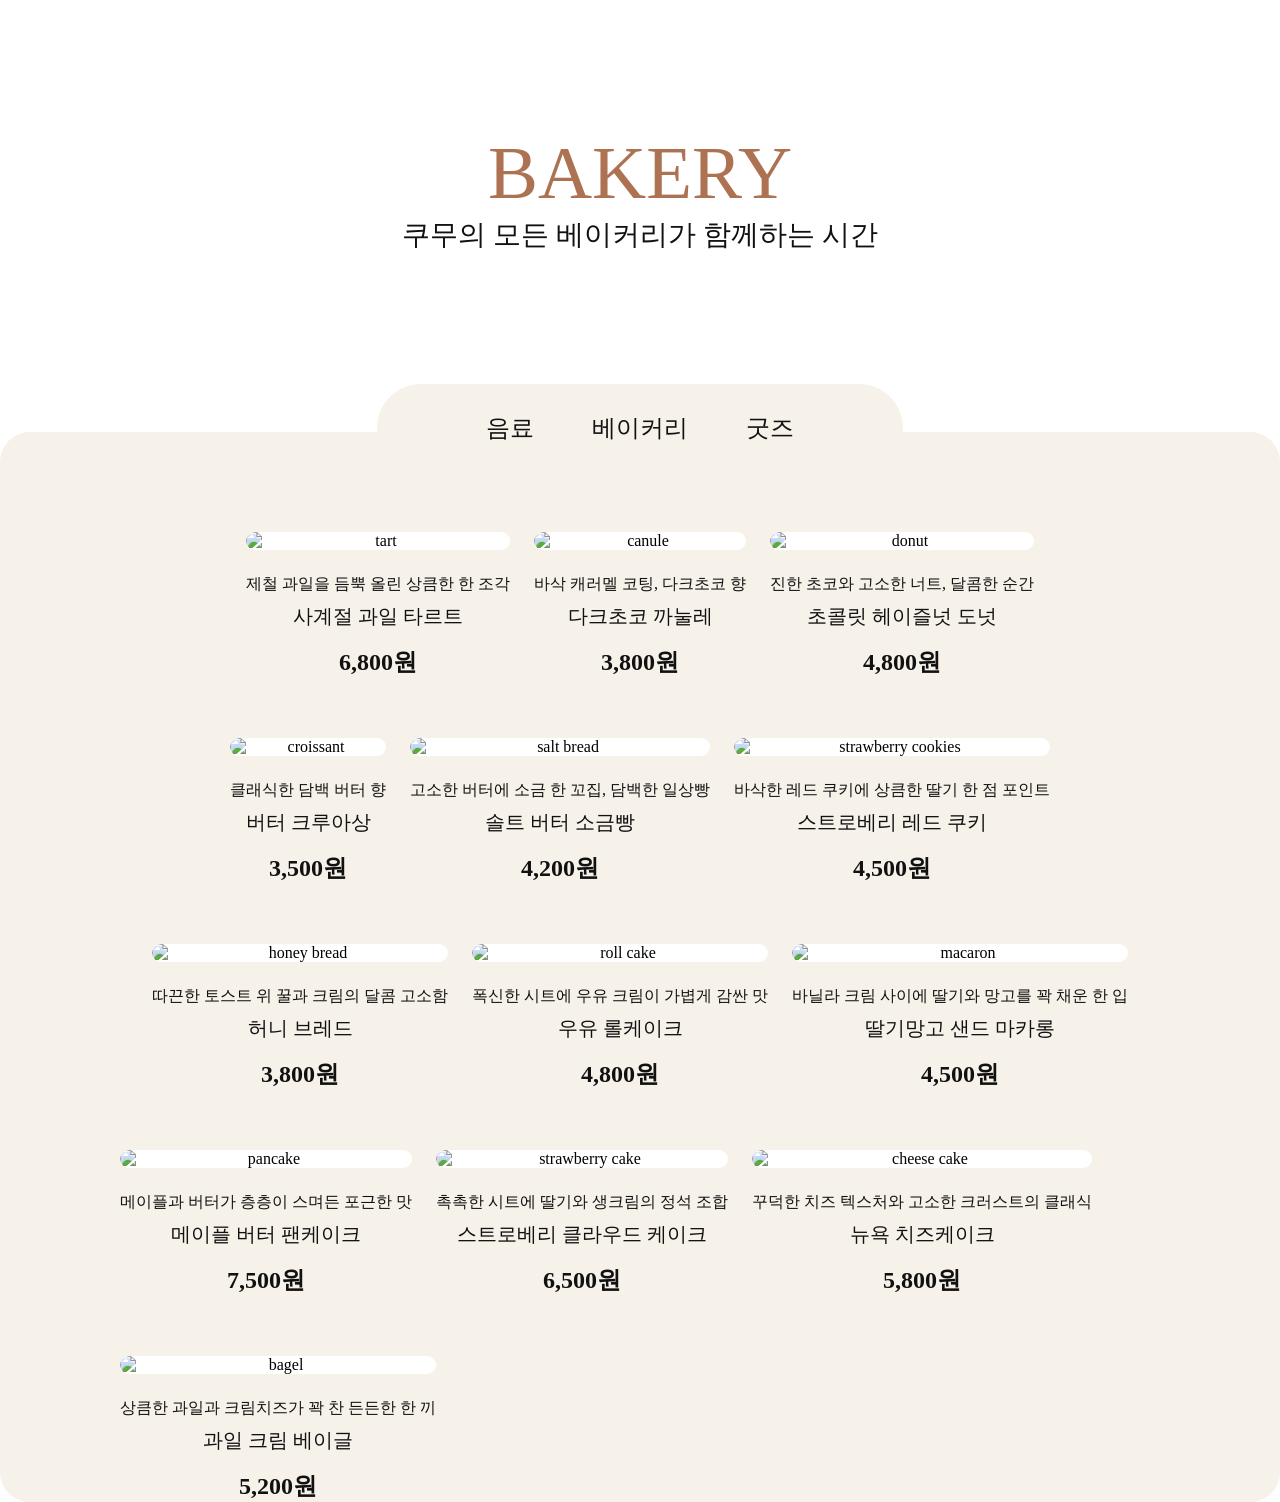
==== index.html @ 9e57d644 "m" ====
<!DOCTYPE html>
<html lang="en">
<head>
    <meta charset="UTF-8">
    <meta name="viewport" content="width=device-width, initial-scale=1.0">
    <title>쿠무</title>
    <link rel="stylesheet" href="./style.css">
</head>
<body>
    <section class="sub_page_bakery">
        <!-- 상단 타이틀 -->
        <div class="sub_page_header">
            <h1 class="sub_page_title">BAKERY</h1>
            <p class="sub_page_desc">쿠무의 모든 베이커리가 함께하는 시간</p>
        </div>
        <!-- 탭메뉴 -->
        <div class="tab_menu">
            <ul class="tab_btn">
                <li class="tab_list-1"><a href="#">음료</a></li>
                <li class="tab_list-2"><a href="#">베이커리</a></li>
                <li class="tab_list-3"><a href="#">굿즈</a></li>
            </ul>
        </div>
        <!-- 베이커리 메뉴 -->
        <div class="product_container">
            <div class="product_box">
                <div class="product_card_row-1">
                    <!-- 제품카드1 -->
                    <div class="product_card">
                        <div class="product_img_wrap">
                            <img src="./img/타르트(호버 전).svg" alt="tart">
                            <img src="./img/타르트(호버 후).svg" alt="tart_hover">
                        </div>
                            <p class="product_desc">제철 과일을 듬뿍 올린 상큼한 한 조각</p>
                            <h2 class="product_name">사계절 과일 타르트</h2>
                            <p class="product_price">6,800원</p>
                    </div>
                    <!-- 제품카드2 -->
                     <div class="product_card">
                        <div class="product_img_wrap">
                            <img src="./img/까눌레(호버 전).svg" alt="canule">
                            <img src="./img/까눌레(호버 후).svg" alt="canule_hover">
                        </div>
                            <p class="product_desc">바삭 캐러멜 코팅, 다크초코 향</p>
                            <h2 class="product_name">다크초코 까눌레</h2>
                            <p class="product_price">3,800원</p>
                     </div>
                     <!-- 제품카드3 -->
                      <div class="product_card">
                        <div class="product_img_wrap">
                            <img src="./img/도넛(호버 전).svg" alt="donut">
                            <img src="./img/도넛(호버 후).svg" alt="donut_hover">
                        </div>
                            <p class="product_desc">진한 초코와 고소한 너트, 달콤한 순간</p>
                            <h2 class="product_name">초콜릿 헤이즐넛 도넛</h2>
                            <p class="product_price">4,800원</p>
                     </div>
                </div>
                <div class="product_card_row-2">
                    <!-- 제품카드4 -->
                     <div class="product_card">
                        <div class="product_img_wrap">
                            <img src="./img/크루아상(호버 전).svg" alt="croissant">
                            <img src="./img/크루아상(호버 후).svg" alt="croissant_hover">
                        </div>
                            <p class="product_desc">클래식한 담백 버터 향</p>
                            <h2 class="product_name">버터 크루아상</h2>
                            <p class="product_price">3,500원</p>
                     </div>
                     <!-- 제품카드5 -->
                      <div class="product_card">
                        <div class="product_img_wrap">
                            <img src="./img/소금빵(호버 전).svg" alt="salt bread">
                            <img src="./img/소금빵(호버 후).svg" alt="salt bread_hover">
                        </div>
                            <p class="product_desc">고소한 버터에 소금 한 꼬집, 담백한 일상빵</p>
                            <h2 class="product_name">솔트 버터 소금빵</h2>
                            <p class="product_price">4,200원</p>
                      </div>
                      <!-- 제품카드6 -->
                       <div class="product_card">
                        <div class="product_img_wrap">
                            <img src="./img/쿠키(호버 전).svg" alt="strawberry cookies">
                            <img src="./img/쿠키(호버 후).svg" alt="strawberry cookies_hover">
                        </div>
                            <p class="product_desc">바삭한 레드 쿠키에 상큼한 딸기 한 점 포인트</p>
                            <h2 class="product_name">스트로베리 레드 쿠키</h2>
                            <p class="product_price">4,500원</p>
                       </div>
                </div>
                <div class="product_card_row-3">
                    <!-- 제품카드7 -->
                     <div class="product_card">
                        <div class="product_img_wrap">
                            <img src="./img/허니 브레드(호버 전).svg" alt="honey bread">
                            <img src="./img/허니브레드(호버 후).svg" alt="honey bread_hover">
                        </div>
                            <p class="product_desc">따끈한 토스트 위 꿀과 크림의 달콤 고소함</p>
                            <h2 class="product_name">허니 브레드</h2>
                            <p class="product_price">3,800원</p>
                     </div>
                     <!-- 제품카드8 -->
                      <div class="product_card">
                        <div class="product_img_wrap">
                            <img src="./img/롤케이크(호버 전).svg" alt="roll cake">
                            <img src="./img/롤케이크(호버 후).svg" alt="roll cake_hover">
                        </div>
                            <p class="product_desc">폭신한 시트에 우유 크림이 가볍게 감싼 맛</p>
                            <h2 class="product_name">우유 롤케이크</h2>
                            <p class="product_price">4,800원</p>
                      </div>
                      <!-- 제품카드9 -->
                       <div class="product_card">
                        <div class="product_img_wrap">
                            <img src="./img/마카롱(호버 전).svg" alt="macaron">
                            <img src="./img/마카롱(호버 후).svg" alt="macaron_hover">
                        </div>
                            <p class="product_desc">바닐라 크림 사이에 딸기와 망고를 꽉 채운 한 입</p>
                            <h2 class="product_name">딸기망고 샌드 마카롱</h2>
                            <p class="product_price">4,500원</p>
                       </div>
                </div>
                <div class="product_card_row-4">
                    <!-- 제품카드10 -->
                     <div class="product_card">
                        <div class="product_img_wrap">
                            <img src="./img/팬케이크(호버 전).svg" alt="pancake">
                            <img src="./img/팬케이크(호버 후).svg" alt="pancake_hover">
                        </div>
                            <p class="product_desc">메이플과 버터가 층층이 스며든 포근한 맛</p>
                            <h2 class="product_name">메이플 버터 팬케이크</h2>
                            <p class="product_price">7,500원</p>
                     </div>
                     <!-- 제품카드11 -->
                      <div class="product_card">
                        <div class="product_img_wrap">
                            <img src="./img/딸기 케이크(호버 전).svg" alt="strawberry cake">
                            <img src="./img/딸기 케이크(호버 후).svg" alt="strawberry cake_hover">
                        </div>
                            <p class="product_desc">촉촉한 시트에 딸기와 생크림의 정석 조합</p>
                            <h2 class="product_name">스트로베리 클라우드 케이크</h2>
                            <p class="product_price">6,500원</p>
                      </div>
                      <!-- 제품카드12 -->
                       <div class="product_card">
                        <div class="product_img_wrap">
                            <img src="./img/치즈 케이크(호버 전).svg" alt="cheese cake">
                            <img src="./img/치즈 케이크(호버 후).svg" alt="cheese cake_hover">
                        </div>
                            <p class="product_desc">꾸덕한 치즈 텍스처와 고소한 크러스트의 클래식</p>
                            <h2 class="product_name">뉴욕 치즈케이크</h2>
                            <p class="product_price">5,800원</p>
                       </div>
                </div>
                <div class="product_card_row-4">
                    <!-- 제품카드13 -->
                     <div class="product_card">
                        <div class="product_img_wrap">
                            <img src="./img/베이글(호버 전).svg" alt="bagel">
                            <img src="./img/베이글(호버 후).svg" alt="bagel_hover">
                        </div>
                            <p class="product_desc">상큼한 과일과 크림치즈가 꽉 찬 든든한 한 끼</p>
                            <h2 class="product_name">과일 크림 베이글</h2>
                            <p class="product_price">5,200원</p>
                     </div>
                </div>
            </div>
        </div>
    </section>
</body>
</html>
---- style.css ----
@font-face {
    font-family: 'YeogiOttaeJalnan';
    src: url('https://cdn.jsdelivr.net/gh/projectnoonnu/noonfonts_four@1.2/JalnanOTF00.woff') format('woff');
    font-weight: normal;
    font-display: swap;
}

@font-face {
    font-family: 'Pretendard';
    src: url('https://cdn.jsdelivr.net/gh/projectnoonnu/pretendard@1.0/Pretendard-Regular.woff2') format('woff2');
    font-weight: 400;
    font-display: swap;
}

@font-face {
    font-family: 'Pretendard';
    src: url('https://cdn.jsdelivr.net/gh/projectnoonnu/pretendard@1.0/Pretendard-Medium.woff2') format('woff2');
    font-weight: 500;
    font-display: swap;
}

@font-face {
    font-family: 'Pretendard';
    src: url('https://cdn.jsdelivr.net/gh/projectnoonnu/pretendard@1.0/Pretendard-SemiBold.woff2') format('woff2');
    font-weight: 600;
    font-display: swap;
}

/* 노말라이즈 */
body, ul, li, h1, h2, h3, h4, h5, h6, p {
    margin: 0;
    padding: 0;
    list-style: none;
}

a {
    color: inherit;
    text-decoration: none;
}

.body {
    background-color: #FDFAF7;
}

.sub_page_bakery {
    position: relative;
}

/* 상단 타이틀 */
.sub_page_header {
    display: flex;
    flex-direction: column;
    align-items: center;
    justify-content: center;
    padding-top: 130px;
    padding-bottom: 130px;
}

.sub_page_title {
    color: #AD7252;
    font-size: 75px;
    font-weight: 400;
    font-family: 'YeogiOttaeJalnan';
}

.sub_page_desc {
    color: #111111;
    font-size: 28px;
    font-weight: 500;
    font-family: 'Pretendard';
}

/* 탭메뉴 */
.tab_menu {
    background-color: #F6F1E9;
    padding: 20px 80px 20px 80px;
    border-radius: 70px;
    width: fit-content;
    max-width: 100%;
    margin: 0 auto;
    position: relative;
    z-index: 10;
}

.tab_btn {
    display: flex;
    align-items: center;
    justify-content: center;
}

.tab_list-1, .tab_list-2, .tab_list-3 {
    color: #111111;
    font-size: 24px;
    font-weight: 500;
    font-family: 'Pretendard';
    padding: 8px 29px 8px 29px;
}

/* 베이커리 메뉴 */
.product_container {
    background-color: #F6F1E9;
    border-radius: 30px;
    padding: 100px 120px 0px 120px;
    margin-top: -40px;
}

.product_box {
    display: flex;
    flex-direction: column;
    gap: 60px;
}

/* 제품카드 */
.product_card_row-1, .product_card_row-2, .product_card_row-3 {
    display: flex;
    align-items: center;
    justify-content: center;
    gap: 24px;
}

.product_card_row-4 {
    display: flex;
    align-items: center;
    justify-content: flex-start;
    gap: 24px;
}

.product_card {
    text-align: center;
}

.product_card img {
    max-width: 100%;
}

.product_img_wrap {
    background-color: #FFFFFF;
    border-radius: 40px;
    position: relative;
    overflow: hidden;
}

.product_img_wrap img {
    display: block;
    width: 100%;
    height: auto;
    border-radius: 24px;
    transition: opacity 0.3s ease, transform 0.5s ease;
}

.product_img_wrap img:nth-child(2) {
    position: absolute;
    inset: 0; /* top:0; right:0; bottom:0; left:0; */
    opacity: 0;
}

.product_desc {
    color: #111111;
    font-size: 16px;
    font-weight: 400;
    padding-top: 24px;
    font-family: 'Pretendard';
}

.product_name {
    color: #111111;
    font-size: 20px;
    font-weight: 500;
    padding-top: 8px;
    font-family: 'Pretendard';
}

.product_price {
    color: #111111;
    font-size: 24px;
    font-weight: 600;
    padding-top: 16px;
    font-family: 'Pretendard';
}

/* 제품카드 hover */
.product_card:hover .product_img_wrap img:nth-child(1) {
    opacity: 0;
    transform: scale(1);
}

.product_card:hover .product_img_wrap img:nth-child(2) {
    opacity: 1;
    transform: scale(1.05); /* hover 이미지 커지는 크기 */
}
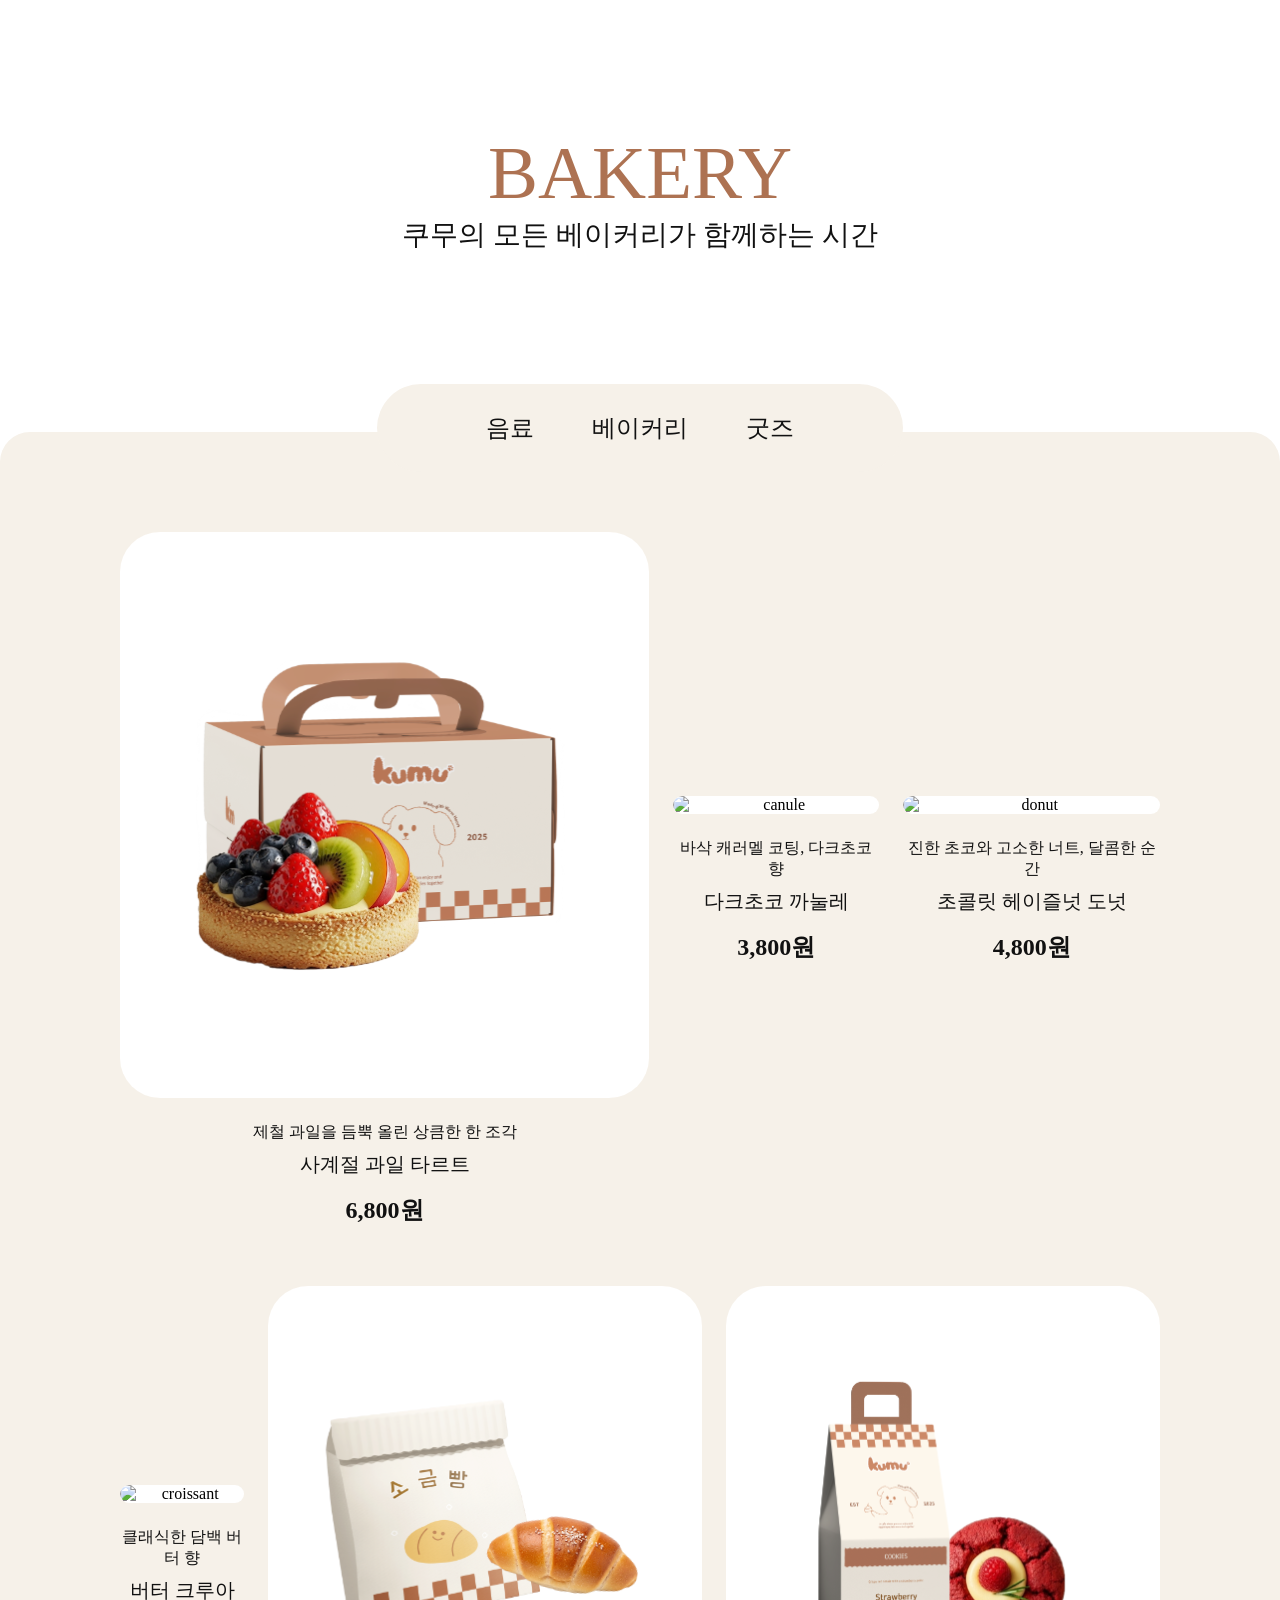
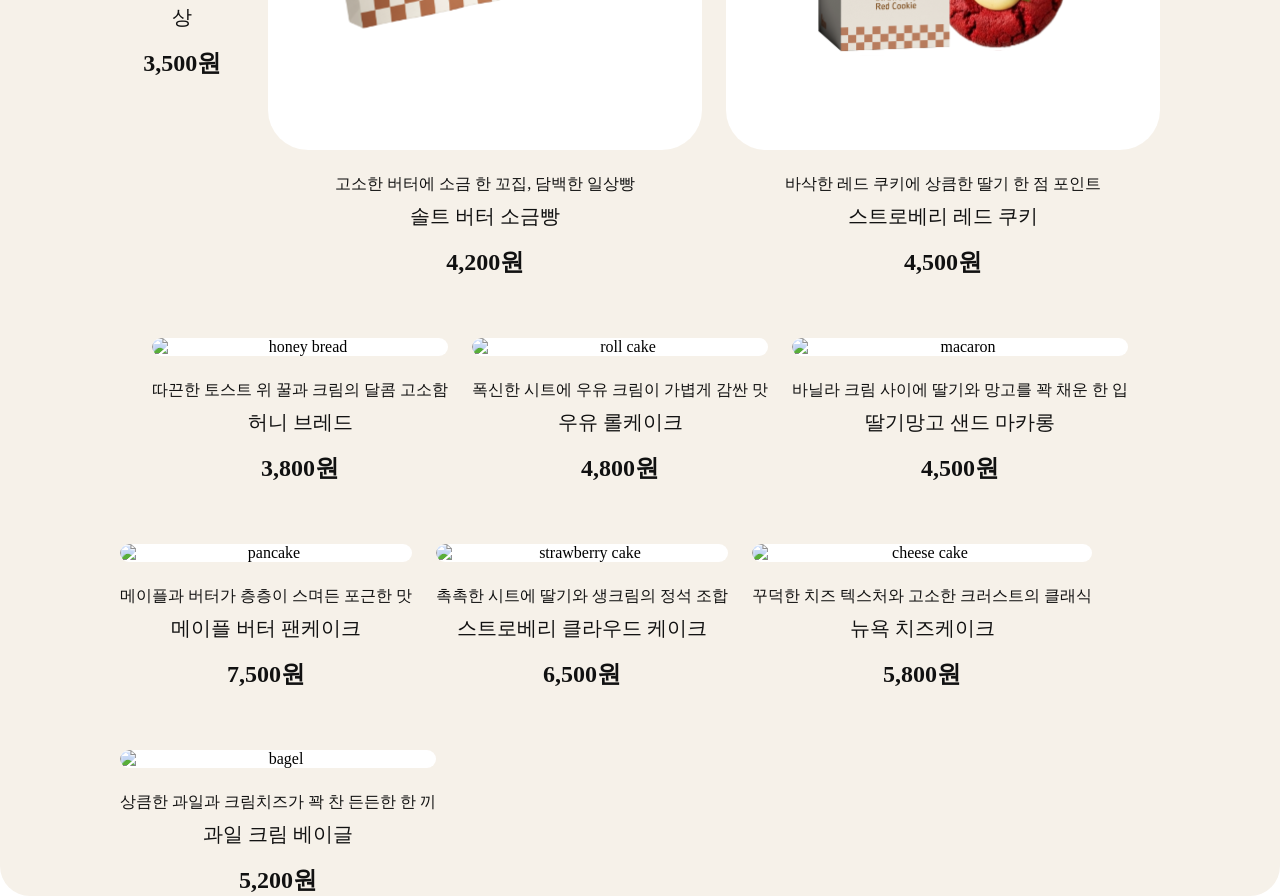
==== commit 9e084cab: "Merge pull request #1 from needitem/main 2" ====
--- a/index.html
+++ b/index.html
@@ -5,6 +5,8 @@
     <meta name="viewport" content="width=device-width, initial-scale=1.0">
     <title>쿠무</title>
     <link rel="stylesheet" href="./style.css">
+    <script src="https://code.jquery.com/jquery-3.7.1.min.js"></script>
+    <script src="./script.js" defer></script>
 </head>
 <body>
     <section class="sub_page_bakery">
@@ -22,150 +24,9 @@
             </ul>
         </div>
         <!-- 베이커리 메뉴 -->
-        <div class="product_container">
-            <div class="product_box">
-                <div class="product_card_row-1">
-                    <!-- 제품카드1 -->
-                    <div class="product_card">
-                        <div class="product_img_wrap">
-                            <img src="./img/타르트(호버 전).svg" alt="tart">
-                            <img src="./img/타르트(호버 후).svg" alt="tart_hover">
-                        </div>
-                            <p class="product_desc">제철 과일을 듬뿍 올린 상큼한 한 조각</p>
-                            <h2 class="product_name">사계절 과일 타르트</h2>
-                            <p class="product_price">6,800원</p>
-                    </div>
-                    <!-- 제품카드2 -->
-                     <div class="product_card">
-                        <div class="product_img_wrap">
-                            <img src="./img/까눌레(호버 전).svg" alt="canule">
-                            <img src="./img/까눌레(호버 후).svg" alt="canule_hover">
-                        </div>
-                            <p class="product_desc">바삭 캐러멜 코팅, 다크초코 향</p>
-                            <h2 class="product_name">다크초코 까눌레</h2>
-                            <p class="product_price">3,800원</p>
-                     </div>
-                     <!-- 제품카드3 -->
-                      <div class="product_card">
-                        <div class="product_img_wrap">
-                            <img src="./img/도넛(호버 전).svg" alt="donut">
-                            <img src="./img/도넛(호버 후).svg" alt="donut_hover">
-                        </div>
-                            <p class="product_desc">진한 초코와 고소한 너트, 달콤한 순간</p>
-                            <h2 class="product_name">초콜릿 헤이즐넛 도넛</h2>
-                            <p class="product_price">4,800원</p>
-                     </div>
-                </div>
-                <div class="product_card_row-2">
-                    <!-- 제품카드4 -->
-                     <div class="product_card">
-                        <div class="product_img_wrap">
-                            <img src="./img/크루아상(호버 전).svg" alt="croissant">
-                            <img src="./img/크루아상(호버 후).svg" alt="croissant_hover">
-                        </div>
-                            <p class="product_desc">클래식한 담백 버터 향</p>
-                            <h2 class="product_name">버터 크루아상</h2>
-                            <p class="product_price">3,500원</p>
-                     </div>
-                     <!-- 제품카드5 -->
-                      <div class="product_card">
-                        <div class="product_img_wrap">
-                            <img src="./img/소금빵(호버 전).svg" alt="salt bread">
-                            <img src="./img/소금빵(호버 후).svg" alt="salt bread_hover">
-                        </div>
-                            <p class="product_desc">고소한 버터에 소금 한 꼬집, 담백한 일상빵</p>
-                            <h2 class="product_name">솔트 버터 소금빵</h2>
-                            <p class="product_price">4,200원</p>
-                      </div>
-                      <!-- 제품카드6 -->
-                       <div class="product_card">
-                        <div class="product_img_wrap">
-                            <img src="./img/쿠키(호버 전).svg" alt="strawberry cookies">
-                            <img src="./img/쿠키(호버 후).svg" alt="strawberry cookies_hover">
-                        </div>
-                            <p class="product_desc">바삭한 레드 쿠키에 상큼한 딸기 한 점 포인트</p>
-                            <h2 class="product_name">스트로베리 레드 쿠키</h2>
-                            <p class="product_price">4,500원</p>
-                       </div>
-                </div>
-                <div class="product_card_row-3">
-                    <!-- 제품카드7 -->
-                     <div class="product_card">
-                        <div class="product_img_wrap">
-                            <img src="./img/허니 브레드(호버 전).svg" alt="honey bread">
-                            <img src="./img/허니브레드(호버 후).svg" alt="honey bread_hover">
-                        </div>
-                            <p class="product_desc">따끈한 토스트 위 꿀과 크림의 달콤 고소함</p>
-                            <h2 class="product_name">허니 브레드</h2>
-                            <p class="product_price">3,800원</p>
-                     </div>
-                     <!-- 제품카드8 -->
-                      <div class="product_card">
-                        <div class="product_img_wrap">
-                            <img src="./img/롤케이크(호버 전).svg" alt="roll cake">
-                            <img src="./img/롤케이크(호버 후).svg" alt="roll cake_hover">
-                        </div>
-                            <p class="product_desc">폭신한 시트에 우유 크림이 가볍게 감싼 맛</p>
-                            <h2 class="product_name">우유 롤케이크</h2>
-                            <p class="product_price">4,800원</p>
-                      </div>
-                      <!-- 제품카드9 -->
-                       <div class="product_card">
-                        <div class="product_img_wrap">
-                            <img src="./img/마카롱(호버 전).svg" alt="macaron">
-                            <img src="./img/마카롱(호버 후).svg" alt="macaron_hover">
-                        </div>
-                            <p class="product_desc">바닐라 크림 사이에 딸기와 망고를 꽉 채운 한 입</p>
-                            <h2 class="product_name">딸기망고 샌드 마카롱</h2>
-                            <p class="product_price">4,500원</p>
-                       </div>
-                </div>
-                <div class="product_card_row-4">
-                    <!-- 제품카드10 -->
-                     <div class="product_card">
-                        <div class="product_img_wrap">
-                            <img src="./img/팬케이크(호버 전).svg" alt="pancake">
-                            <img src="./img/팬케이크(호버 후).svg" alt="pancake_hover">
-                        </div>
-                            <p class="product_desc">메이플과 버터가 층층이 스며든 포근한 맛</p>
-                            <h2 class="product_name">메이플 버터 팬케이크</h2>
-                            <p class="product_price">7,500원</p>
-                     </div>
-                     <!-- 제품카드11 -->
-                      <div class="product_card">
-                        <div class="product_img_wrap">
-                            <img src="./img/딸기 케이크(호버 전).svg" alt="strawberry cake">
-                            <img src="./img/딸기 케이크(호버 후).svg" alt="strawberry cake_hover">
-                        </div>
-                            <p class="product_desc">촉촉한 시트에 딸기와 생크림의 정석 조합</p>
-                            <h2 class="product_name">스트로베리 클라우드 케이크</h2>
-                            <p class="product_price">6,500원</p>
-                      </div>
-                      <!-- 제품카드12 -->
-                       <div class="product_card">
-                        <div class="product_img_wrap">
-                            <img src="./img/치즈 케이크(호버 전).svg" alt="cheese cake">
-                            <img src="./img/치즈 케이크(호버 후).svg" alt="cheese cake_hover">
-                        </div>
-                            <p class="product_desc">꾸덕한 치즈 텍스처와 고소한 크러스트의 클래식</p>
-                            <h2 class="product_name">뉴욕 치즈케이크</h2>
-                            <p class="product_price">5,800원</p>
-                       </div>
-                </div>
-                <div class="product_card_row-4">
-                    <!-- 제품카드13 -->
-                     <div class="product_card">
-                        <div class="product_img_wrap">
-                            <img src="./img/베이글(호버 전).svg" alt="bagel">
-                            <img src="./img/베이글(호버 후).svg" alt="bagel_hover">
-                        </div>
-                            <p class="product_desc">상큼한 과일과 크림치즈가 꽉 찬 든든한 한 끼</p>
-                            <h2 class="product_name">과일 크림 베이글</h2>
-                            <p class="product_price">5,200원</p>
-                     </div>
-                </div>
-            </div>
+        <div class="product_container" id="product_container">
+            <!-- 탭 선택 시 외부 HTML 로드 -->
         </div>
     </section>
 </body>
-</html>+</html>
